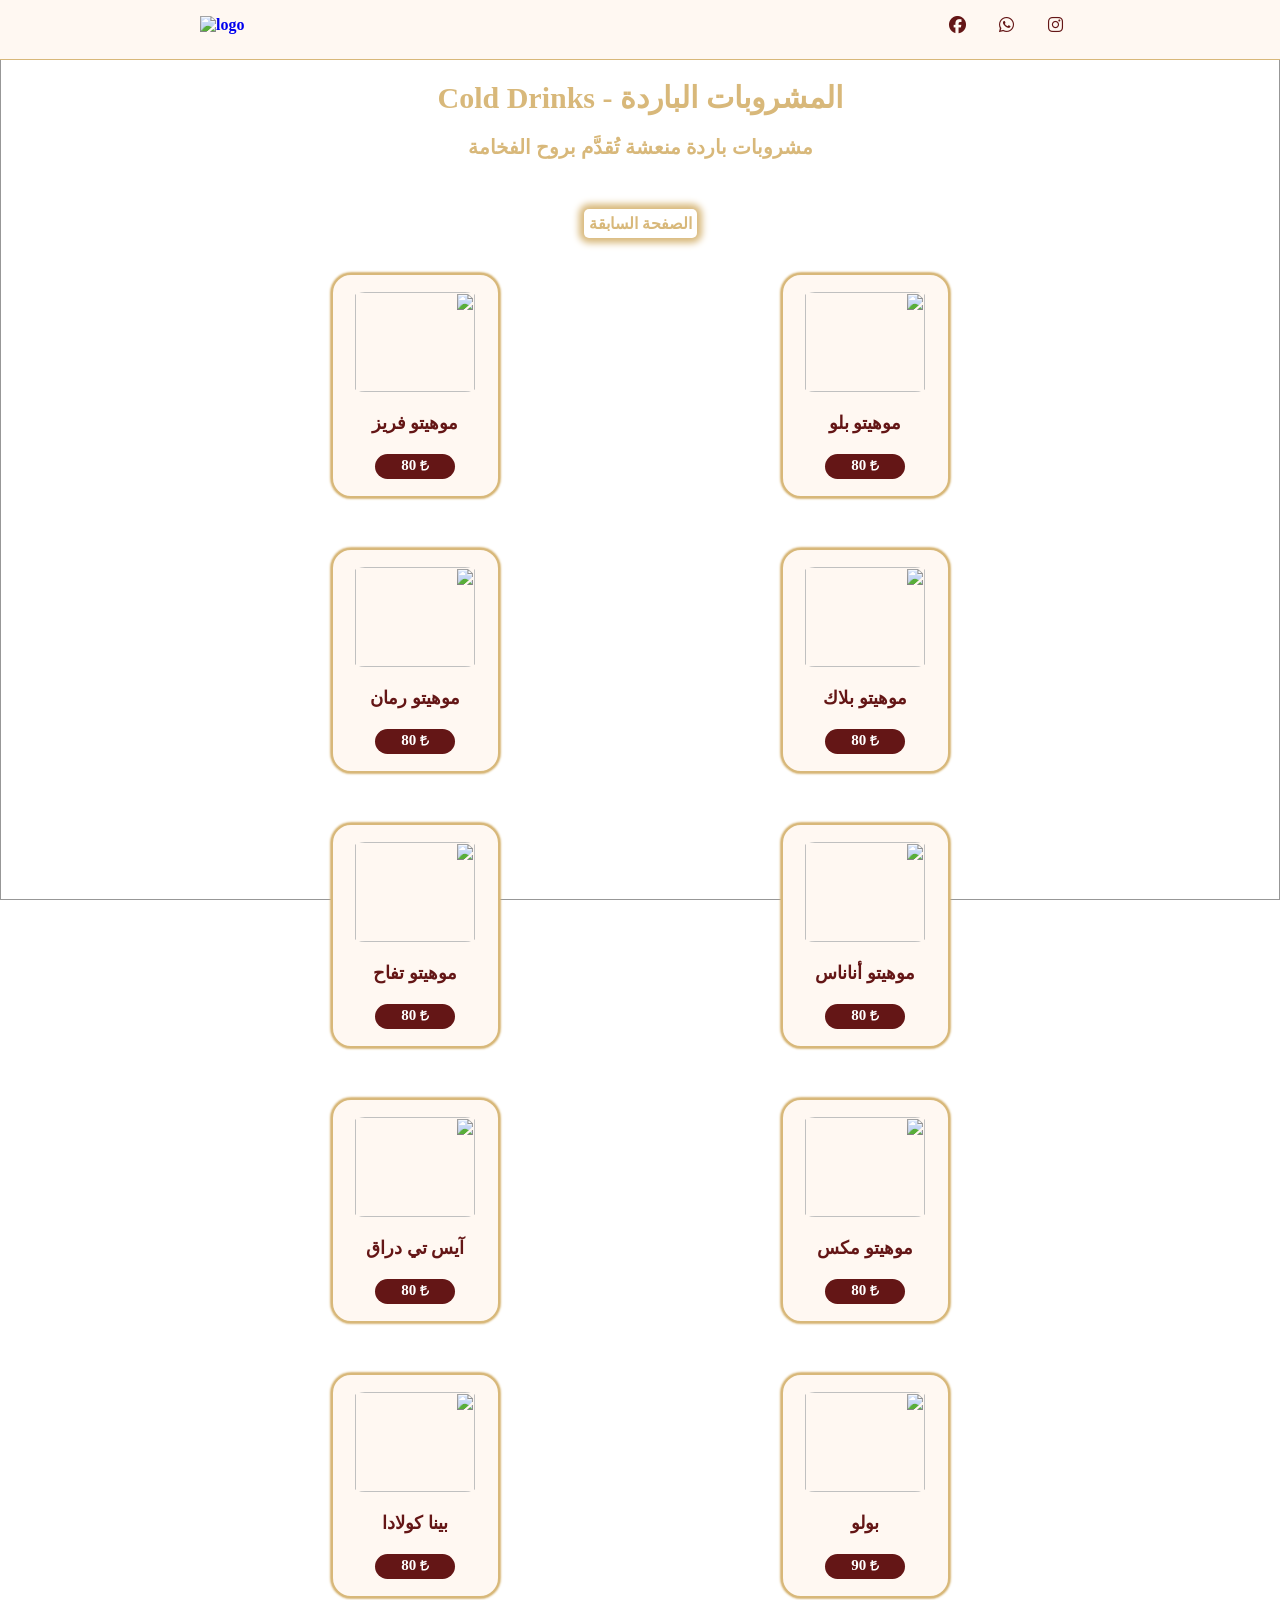
==== drinks/cold-drinks.html @ 5741b79a "Add files via upload" ====
<!DOCTYPE html>
<html lang="en">
<head>
    <meta charset="UTF-8">
    <meta name="viewport" content="width=device-width, initial-scale=1.0">
    <title>Cold Drinks</title>
      <link rel="stylesheet" href="https://cdnjs.cloudflare.com/ajax/libs/font-awesome/6.7.2/css/all.min.css"
        integrity="sha512-Evv84Mr4kqVGRNSgIGL/F/aIDqQb7xQ2vcrdIwxfjThSH8CSR7PBEakCr51Ck+w+/U6swU2Im1vVX0SVk9ABhg=="
        crossorigin="anonymous" referrerpolicy="no-referrer" />
    <link rel="stylesheet" href="css/drinks.css">
    <link rel="icon" href="../images/hot-coffee.png">
</head>
<body>
    <img class="back" src="../images/types-background.png">
    <header>
        <div class="container">
            <a href="../index.html" class="logo">
               <img src="../images/header-logo.png" alt="logo" />
              
            </a>

        <div class="social"> 
             <a href="https://www.facebook.com/profile.php?id=100057053096693" target="_blank"><i class="fa-brands fa-facebook face"></i></a>
        <a href="https://wa.me/+963956229001" target="_blank"><i class="fa-brands fa-whatsapp whats"></i></a>
        <a href="https://www.instagram.com/1chocolate_corner/" target="_blank"><i class="fa-brands fa-instagram insta"></i></a>
        </div>
      </div>
    </header>
    <div class="head">
        <div>
            <h1>المشروبات الباردة - Cold Drinks</h1>
           
        </div>
        <p>مشروبات باردة منعشة تُقدَّم بروح الفخامة</p>
    </div>
    <section class="types">
    <a href="../index.html">الصفحة السابقة</a>

<div class="container">





<div class="type">
    <img src="../images/imgs/mohito-blue.png" alt="">
    <h2>موهيتو بلو</h2>
     <p><i class="fa-solid fa-turkish-lira-sign"></i> 80</p>
</div>

<div class="type">
    <img src="../images/imgs/strubery-mohito.jpg" alt="">
    <h2>موهيتو فريز</h2>
     <p><i class="fa-solid fa-turkish-lira-sign"></i> 80</p>
</div>

<div class="type">
    <img src="../images/imgs/mohito-black.png" alt="">
    <h2>موهيتو بلاك</h2>
    <p><i class="fa-solid fa-turkish-lira-sign"></i> 80</p>
</div>

<div class="type">
    <img src="../images/imgs/mohito-rman.png" alt="">
    <h2>موهيتو رمان</h2>
    <p><i class="fa-solid fa-turkish-lira-sign"></i> 80</p>
</div>

<div class="type">
    <img src="../images/imgs/mohito-ananas.png" alt="">
    <h2>موهيتو أناناس</h2>
    <p><i class="fa-solid fa-turkish-lira-sign"></i> 80</p>
</div>
<div class="type">
    <img src="../images/imgs/mohito-apple.png" alt="">
    <h2>موهيتو تفاح</h2>
    <p><i class="fa-solid fa-turkish-lira-sign"></i> 80</p>
</div>

<div class="type">
    <img src="../images/imgs/mohito-mix.png" alt="">
    <h2>موهيتو مكس</h2>
    <p><i class="fa-solid fa-turkish-lira-sign"></i> 80</p>
</div>

<div class="type">
    <img src="../images/imgs/ice-tea.png" alt="">
    <h2>آيس تي دراق</h2>
    <p><i class="fa-solid fa-turkish-lira-sign"></i> 80</p>
</div>

<div class="type">
    <img src="../images/imgs/bolo.png" alt="">
    <h2>بولو</h2>
    <p><i class="fa-solid fa-turkish-lira-sign"></i> 90</p>
</div>

<div class="type">
    <img src="../images/imgs/bina-kolada.png" alt="">
    <h2>بينا كولادا</h2>
    <p><i class="fa-solid fa-turkish-lira-sign"></i> 80</p>
</div>



</div>

</section>












</body>
</html>
---- drinks/css/drinks.css ----
@import url("https://fonts.googleapis.com/css2?family=Cairo:wght@200..1000&family=Playpen+Sans+Arabic:wght@100..800&display=swap");
@import url("https://fonts.googleapis.com/css2?family=Almarai:wght@300;400;700;800&family=Cairo:wght@200..1000&family=Playpen+Sans+Arabic:wght@100..800&display=swap");

:root {
    --main-color: #5A2E22;
    --shadow-color: #3E2723;
    --second-color: #fff8f2;
    --third-color: #b09f8e;
    --fourth-color: #D8B87A;
    --red-color: #641616;
}

* {
    padding: 0;
    margin: 0;
    box-sizing: border-box;
}

body {
    font-family: 'Italic' , serif;
    font-weight: 600;
    direction: rtl;
}
.back {
    display: inline-block;
    height: 100%;
    width: 100%;
    position: fixed;
    top: 0;
    right: 0;
    z-index: -1;
    filter: brightness(0.8) contrast(0.9);
}
a {
    text-decoration: none;
}

html {
    scroll-behavior: smooth;
}

.container {
    padding-left: 200px;
    padding-right: 200px;
}

@media (max-width: 768px) {
    .container {
        width: 100%;
        padding-left: 15px;
        padding-right: 15px;
    }
}

@media (min-width: 769px) and (max-width: 991px) {
    .contanier {
        width: 750px;
    }
}

@media (min-width: 992px) and (max-width: 1199px) {
    .contanier {
        width: 970px;
    }
}

@media (min-width: 1200px) {
    .contanier {
        width: 1170px;
    }
}
/*start header style*/
header {
    background-color: var(--second-color);
    height: 60px;
    border-bottom: 1px solid var(--fourth-color);
    position: sticky;
    top: 0;
    z-index: 1000;
    direction: ltr;
}


header .container {
    display: flex;
    justify-content: space-between;
    align-items: center;
    position: relative;
}

header .container a:first-child img { 
   height: 59px;
    
}




header .container .social {
    display: flex;
    justify-content: space-between;
}

header .container .social i {
    margin: 7px;
    font-size: 17px;
    display: flex;
    width: 35px;
    height: 35px;
    color: var(--red-color);
    justify-content: center;
    align-items: center;
    border-radius: 50%;
    transition: 0.3s;
    cursor: pointer;
    
}

.container .social i:hover {
    scale: 1.1;
}

/*end header style*/
.head {
text-align: center;
display: flex;
flex-direction: column;
justify-content: center;
align-items: center;
position: relative;
background-color: transparent;
}

    .head p:first-of-type {
       font-weight: 900;
       padding: 0 0 20px; 
    }
.head h1 {
    color: var(--fourth-color);
    font-size: 30px;
    font-weight: 900;
    padding: 20px 0;
}



.head p {
    font-size: 20px; 
    font-weight: 600;
    padding-bottom: 20px;
    color: var(--fourth-color);
}


.types {
    padding: 30px 0px;
    text-align: center;
}
.types .container {
        display: grid;
    grid-template-columns: 1fr 1fr;
    gap: 20px;
}
.type {
    display: flex;
    flex-direction: column;
    justify-content: space-around;
    align-items: center;
    padding: 10px 0 10px;
    text-align: center;
    border-radius: 20px;
    background-color: var(--second-color);
    margin: 15px auto;
    font-weight: bold;
    font-style: normal;
    
    width: 169px;
    height: 225px;
    box-shadow: 0 0 2px 1px var(--fourth-color);
    /* outline: 1px solid var(--red-color); */
    border: 2px solid var(--fourth-color);
}

.types .type img {
    width: 85%;
    height: 100px;
    border-radius: 20px;
    
}
.types .type h2 {
    font-size: 18px;
    font-weight: 800;
    color: var(--red-color);
    
    padding: 5px;
}

.types .type p {
    height: 25px;
    width: 80px;
    background-color: var(--red-color);
    border-radius: 20px;
    
    font-size: 15px;
    font-weight: 800;
    color: white;
    text-align: center;
    padding-top: 3px;
}
.types a {
    text-decoration: none;
    box-shadow: 0 0 7px 5px var(--fourth-color);
    padding: 5px;
    border-radius: 5px;
    color: var(--fourth-color);
    transition: 0.5s;
    display: inline-block;
    margin-bottom: 20px;
}
.types a:hover {
    box-shadow: 0 0 7px 5px var(--shadow-color);
    background-color: var(--second-color);
    color: var(--main-color);
}
.fa-turkish-lira-sign {
    font-size: 12px;
}
.type span {
    color: var(--main-color);
    font-size: 14px;
}
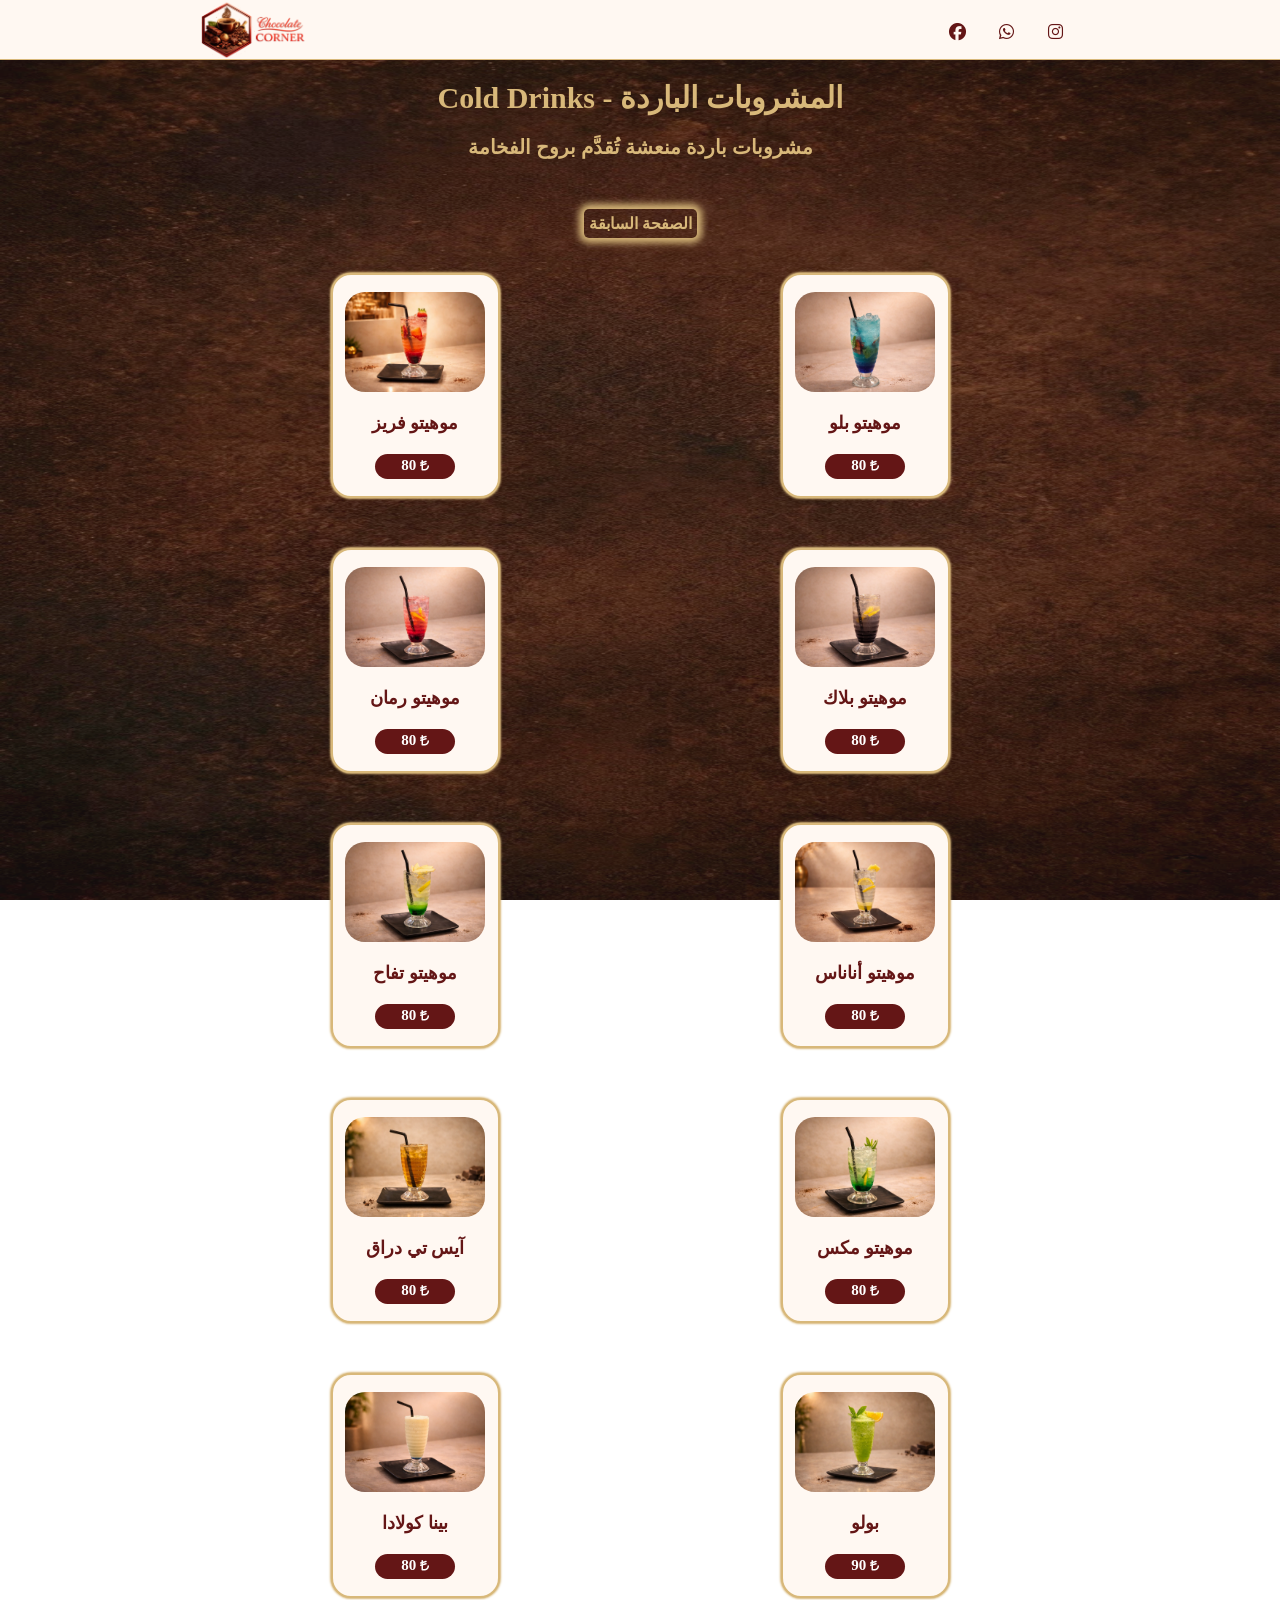
==== commit 63d00a0e: "Update cold-drinks.html" ====
--- a/drinks/cold-drinks.html
+++ b/drinks/cold-drinks.html
@@ -8,14 +8,14 @@
         integrity="sha512-Evv84Mr4kqVGRNSgIGL/F/aIDqQb7xQ2vcrdIwxfjThSH8CSR7PBEakCr51Ck+w+/U6swU2Im1vVX0SVk9ABhg=="
         crossorigin="anonymous" referrerpolicy="no-referrer" />
     <link rel="stylesheet" href="css/drinks.css">
-    <link rel="icon" href="../images/hot-coffee.png">
+    <link rel="icon" href="../images/hot-coffee.webp">
 </head>
 <body>
-    <img class="back" src="../images/types-background.png">
+    <img class="back" src="../images/types-background.webp">
     <header>
         <div class="container">
             <a href="../index.html" class="logo">
-               <img src="../images/header-logo.png" alt="logo" />
+               <img src="../images/header-logo.webp" alt="logo" />
               
             </a>
 
@@ -43,60 +43,60 @@
 
 
 <div class="type">
-    <img src="../images/imgs/mohito-blue.png" alt="">
+    <img src="../images/imgs/mohito-blue.webp" alt="" loading="lazy">
     <h2>موهيتو بلو</h2>
      <p><i class="fa-solid fa-turkish-lira-sign"></i> 80</p>
 </div>
 
 <div class="type">
-    <img src="../images/imgs/strubery-mohito.jpg" alt="">
+    <img src="../images/imgs/strubery-mohito.webp" alt="" loading="lazy">
     <h2>موهيتو فريز</h2>
      <p><i class="fa-solid fa-turkish-lira-sign"></i> 80</p>
 </div>
 
 <div class="type">
-    <img src="../images/imgs/mohito-black.png" alt="">
+    <img src="../images/imgs/mohito-black.webp" alt="" loading="lazy">
     <h2>موهيتو بلاك</h2>
     <p><i class="fa-solid fa-turkish-lira-sign"></i> 80</p>
 </div>
 
 <div class="type">
-    <img src="../images/imgs/mohito-rman.png" alt="">
+    <img src="../images/imgs/mohito-rman.webp" alt="" loading="lazy">
     <h2>موهيتو رمان</h2>
     <p><i class="fa-solid fa-turkish-lira-sign"></i> 80</p>
 </div>
 
 <div class="type">
-    <img src="../images/imgs/mohito-ananas.png" alt="">
+    <img src="../images/imgs/mohito-ananas.webp" alt="" loading="lazy">
     <h2>موهيتو أناناس</h2>
     <p><i class="fa-solid fa-turkish-lira-sign"></i> 80</p>
 </div>
 <div class="type">
-    <img src="../images/imgs/mohito-apple.png" alt="">
+    <img src="../images/imgs/mohito-apple.webp" alt="" loading="lazy">
     <h2>موهيتو تفاح</h2>
     <p><i class="fa-solid fa-turkish-lira-sign"></i> 80</p>
 </div>
 
 <div class="type">
-    <img src="../images/imgs/mohito-mix.png" alt="">
+    <img src="../images/imgs/mohito-mix.webp" alt="" loading="lazy">
     <h2>موهيتو مكس</h2>
     <p><i class="fa-solid fa-turkish-lira-sign"></i> 80</p>
 </div>
 
 <div class="type">
-    <img src="../images/imgs/ice-tea.png" alt="">
+    <img src="../images/imgs/ice-tea.webp" alt="" loading="lazy">
     <h2>آيس تي دراق</h2>
     <p><i class="fa-solid fa-turkish-lira-sign"></i> 80</p>
 </div>
 
 <div class="type">
-    <img src="../images/imgs/bolo.png" alt="">
+    <img src="../images/imgs/bolo.webp" alt="" loading="lazy">
     <h2>بولو</h2>
     <p><i class="fa-solid fa-turkish-lira-sign"></i> 90</p>
 </div>
 
 <div class="type">
-    <img src="../images/imgs/bina-kolada.png" alt="">
+    <img src="../images/imgs/bina-kolada.webp" alt="" loading="lazy">
     <h2>بينا كولادا</h2>
     <p><i class="fa-solid fa-turkish-lira-sign"></i> 80</p>
 </div>
@@ -119,4 +119,5 @@
 
 
 </body>
-</html>+
+</html>
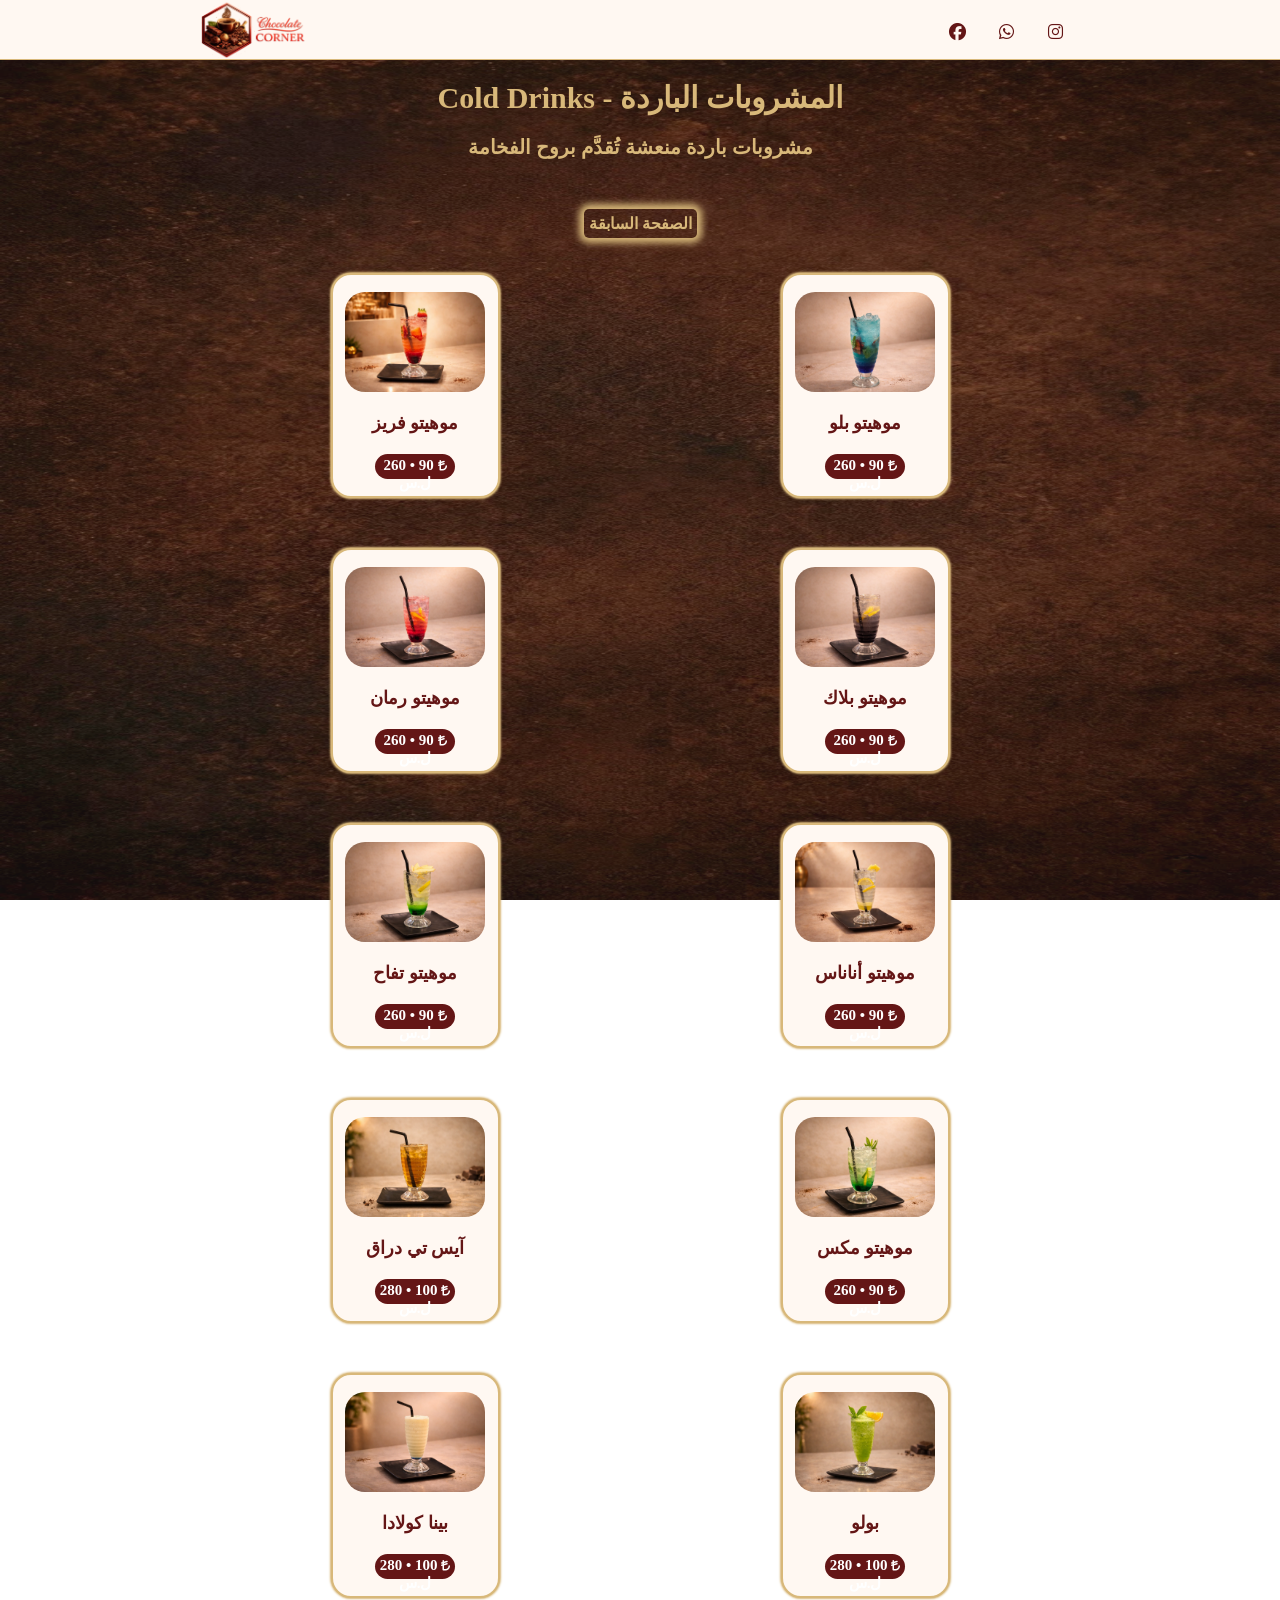
==== commit 3223d674: "Update cold-drinks.html" ====
--- a/drinks/cold-drinks.html
+++ b/drinks/cold-drinks.html
@@ -45,60 +45,60 @@
 <div class="type">
     <img src="../images/imgs/mohito-blue.webp" alt="" loading="lazy">
     <h2>موهيتو بلو</h2>
-     <p><i class="fa-solid fa-turkish-lira-sign"></i> 80</p>
+    <p> <i class="fa-solid fa-turkish-lira-sign"></i> 90  •  260 ل.س</p>
 </div>
 
 <div class="type">
     <img src="../images/imgs/strubery-mohito.webp" alt="" loading="lazy">
     <h2>موهيتو فريز</h2>
-     <p><i class="fa-solid fa-turkish-lira-sign"></i> 80</p>
+     <p> <i class="fa-solid fa-turkish-lira-sign"></i> 90  •  260 ل.س</p>
 </div>
 
 <div class="type">
     <img src="../images/imgs/mohito-black.webp" alt="" loading="lazy">
     <h2>موهيتو بلاك</h2>
-    <p><i class="fa-solid fa-turkish-lira-sign"></i> 80</p>
+    <p> <i class="fa-solid fa-turkish-lira-sign"></i> 90  •  260 ل.س</p>
 </div>
 
 <div class="type">
     <img src="../images/imgs/mohito-rman.webp" alt="" loading="lazy">
     <h2>موهيتو رمان</h2>
-    <p><i class="fa-solid fa-turkish-lira-sign"></i> 80</p>
+    <p> <i class="fa-solid fa-turkish-lira-sign"></i> 90  •  260 ل.س</p>
 </div>
 
 <div class="type">
     <img src="../images/imgs/mohito-ananas.webp" alt="" loading="lazy">
     <h2>موهيتو أناناس</h2>
-    <p><i class="fa-solid fa-turkish-lira-sign"></i> 80</p>
+    <p> <i class="fa-solid fa-turkish-lira-sign"></i> 90  •  260 ل.س</p>
 </div>
 <div class="type">
     <img src="../images/imgs/mohito-apple.webp" alt="" loading="lazy">
     <h2>موهيتو تفاح</h2>
-    <p><i class="fa-solid fa-turkish-lira-sign"></i> 80</p>
+    <p> <i class="fa-solid fa-turkish-lira-sign"></i> 90  •  260 ل.س</p>
 </div>
 
 <div class="type">
     <img src="../images/imgs/mohito-mix.webp" alt="" loading="lazy">
     <h2>موهيتو مكس</h2>
-    <p><i class="fa-solid fa-turkish-lira-sign"></i> 80</p>
+    <p> <i class="fa-solid fa-turkish-lira-sign"></i> 90  •  260 ل.س</p>
 </div>
 
 <div class="type">
     <img src="../images/imgs/ice-tea.webp" alt="" loading="lazy">
     <h2>آيس تي دراق</h2>
-    <p><i class="fa-solid fa-turkish-lira-sign"></i> 80</p>
+    <p> <i class="fa-solid fa-turkish-lira-sign"></i> 100  •  280 ل.س</p>
 </div>
 
 <div class="type">
     <img src="../images/imgs/bolo.webp" alt="" loading="lazy">
     <h2>بولو</h2>
-    <p><i class="fa-solid fa-turkish-lira-sign"></i> 90</p>
+    <p> <i class="fa-solid fa-turkish-lira-sign"></i> 100  •  280 ل.س</p>
 </div>
 
 <div class="type">
     <img src="../images/imgs/bina-kolada.webp" alt="" loading="lazy">
     <h2>بينا كولادا</h2>
-    <p><i class="fa-solid fa-turkish-lira-sign"></i> 80</p>
+    <p> <i class="fa-solid fa-turkish-lira-sign"></i> 100  •  280 ل.س</p>
 </div>
 
 
@@ -121,3 +121,4 @@
 </body>
 
 </html>
+
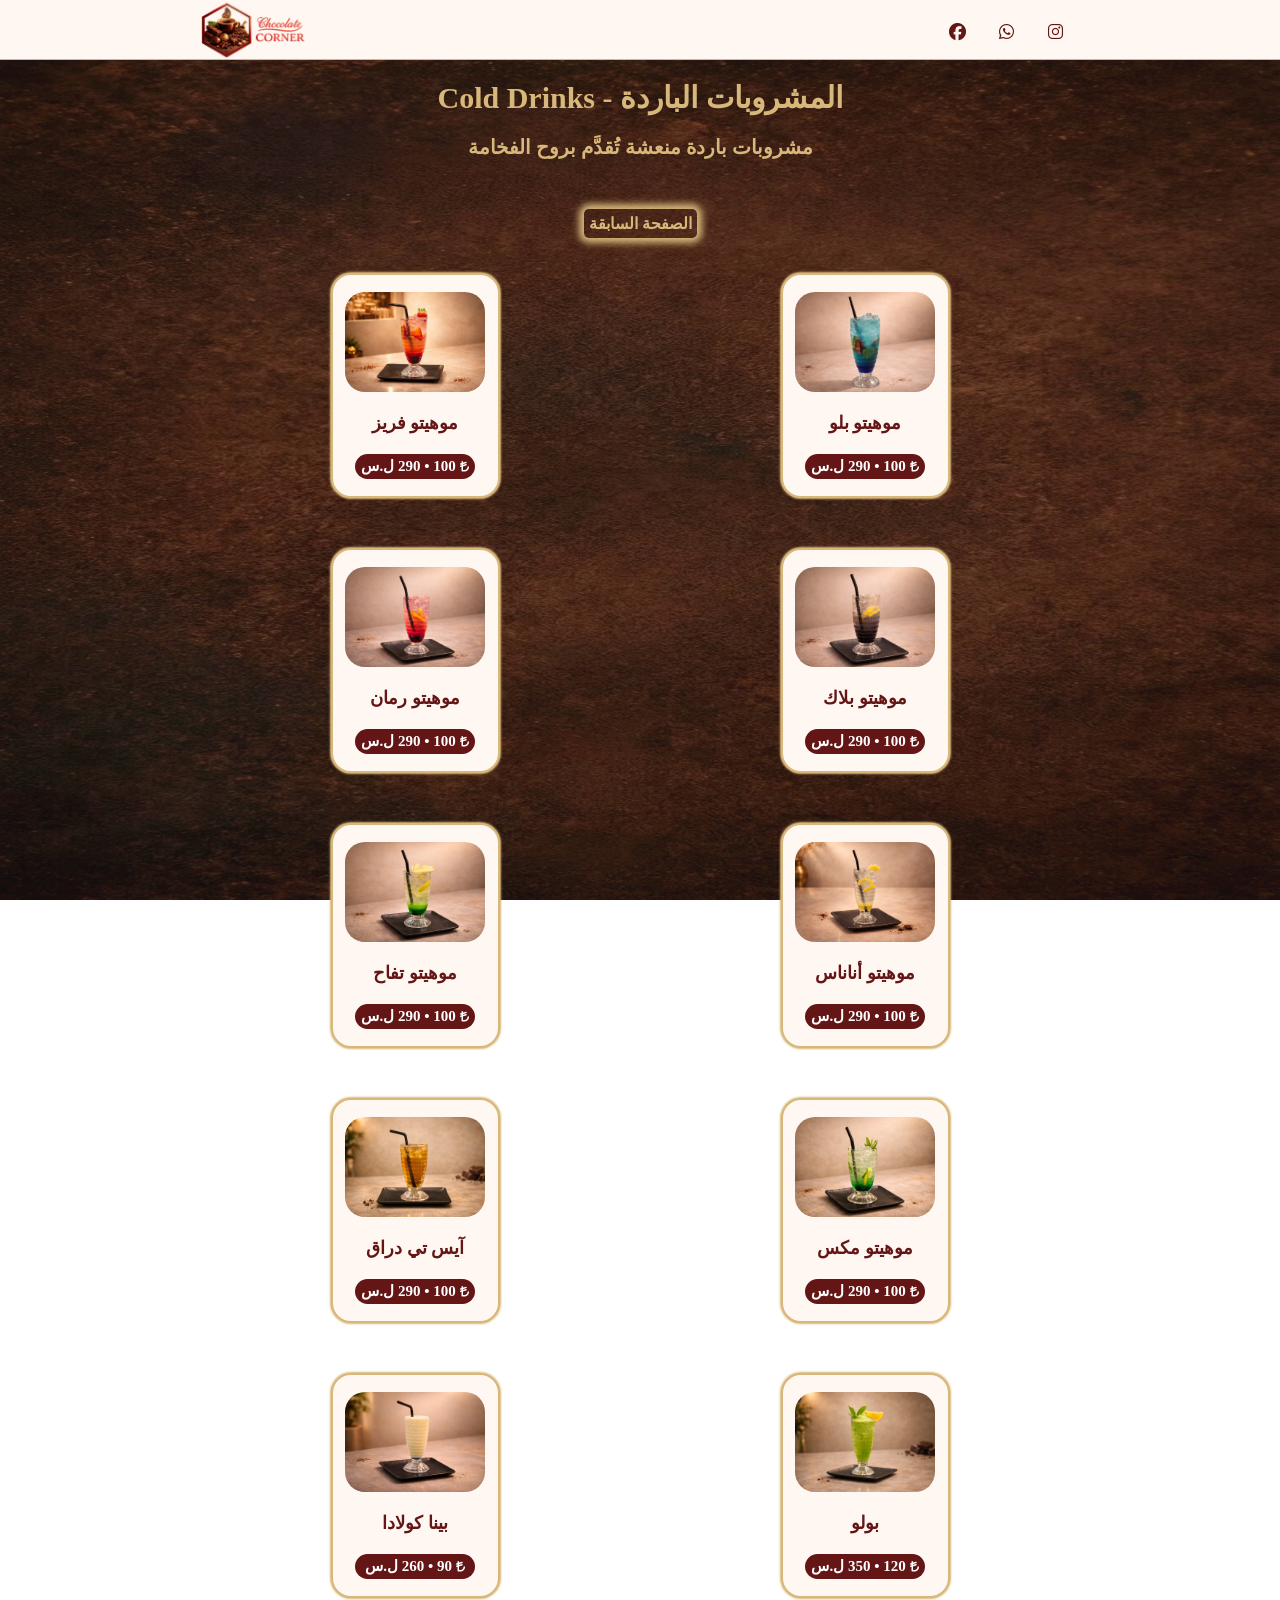
==== commit 69dc8f5c: "Update cold-drinks.html" ====
--- a/drinks/cold-drinks.html
+++ b/drinks/cold-drinks.html
@@ -45,60 +45,60 @@
 <div class="type">
     <img src="../images/imgs/mohito-blue.webp" alt="" loading="lazy">
     <h2>موهيتو بلو</h2>
-    <p> <i class="fa-solid fa-turkish-lira-sign"></i> 90  •  260 ل.س</p>
+    <p> <i class="fa-solid fa-turkish-lira-sign"></i> 100  •  290 ل.س</p>
 </div>
 
 <div class="type">
     <img src="../images/imgs/strubery-mohito.webp" alt="" loading="lazy">
     <h2>موهيتو فريز</h2>
-     <p> <i class="fa-solid fa-turkish-lira-sign"></i> 90  •  260 ل.س</p>
+     <p> <i class="fa-solid fa-turkish-lira-sign"></i> 100  •  290 ل.س</p>
 </div>
 
 <div class="type">
     <img src="../images/imgs/mohito-black.webp" alt="" loading="lazy">
     <h2>موهيتو بلاك</h2>
-    <p> <i class="fa-solid fa-turkish-lira-sign"></i> 90  •  260 ل.س</p>
+    <p> <i class="fa-solid fa-turkish-lira-sign"></i> 100  •  290 ل.س</p>
 </div>
 
 <div class="type">
     <img src="../images/imgs/mohito-rman.webp" alt="" loading="lazy">
     <h2>موهيتو رمان</h2>
-    <p> <i class="fa-solid fa-turkish-lira-sign"></i> 90  •  260 ل.س</p>
+    <p> <i class="fa-solid fa-turkish-lira-sign"></i> 100  •  290 ل.س</p>
 </div>
 
 <div class="type">
     <img src="../images/imgs/mohito-ananas.webp" alt="" loading="lazy">
     <h2>موهيتو أناناس</h2>
-    <p> <i class="fa-solid fa-turkish-lira-sign"></i> 90  •  260 ل.س</p>
+    <p> <i class="fa-solid fa-turkish-lira-sign"></i> 100  •  290 ل.س</p>
 </div>
 <div class="type">
     <img src="../images/imgs/mohito-apple.webp" alt="" loading="lazy">
     <h2>موهيتو تفاح</h2>
-    <p> <i class="fa-solid fa-turkish-lira-sign"></i> 90  •  260 ل.س</p>
+    <p> <i class="fa-solid fa-turkish-lira-sign"></i> 100  •  290 ل.س</p>
 </div>
 
 <div class="type">
     <img src="../images/imgs/mohito-mix.webp" alt="" loading="lazy">
     <h2>موهيتو مكس</h2>
-    <p> <i class="fa-solid fa-turkish-lira-sign"></i> 90  •  260 ل.س</p>
+    <p> <i class="fa-solid fa-turkish-lira-sign"></i> 100  •  290 ل.س</p>
 </div>
 
 <div class="type">
     <img src="../images/imgs/ice-tea.webp" alt="" loading="lazy">
     <h2>آيس تي دراق</h2>
-    <p> <i class="fa-solid fa-turkish-lira-sign"></i> 100  •  280 ل.س</p>
+    <p> <i class="fa-solid fa-turkish-lira-sign"></i> 100  •  290 ل.س</p>
 </div>
 
 <div class="type">
     <img src="../images/imgs/bolo.webp" alt="" loading="lazy">
     <h2>بولو</h2>
-    <p> <i class="fa-solid fa-turkish-lira-sign"></i> 100  •  280 ل.س</p>
+    <p> <i class="fa-solid fa-turkish-lira-sign"></i> 120  •  350 ل.س</p>
 </div>
 
 <div class="type">
     <img src="../images/imgs/bina-kolada.webp" alt="" loading="lazy">
     <h2>بينا كولادا</h2>
-    <p> <i class="fa-solid fa-turkish-lira-sign"></i> 100  •  280 ل.س</p>
+    <p> <i class="fa-solid fa-turkish-lira-sign"></i> 90  •  260 ل.س</p>
 </div>
 
 
--- a/drinks/css/drinks.css
+++ b/drinks/css/drinks.css
@@ -197,7 +197,7 @@
 
 .types .type p {
     height: 25px;
-    width: 80px;
+    width: 120px;
     background-color: var(--red-color);
     border-radius: 20px;
     
@@ -206,6 +206,7 @@
     color: white;
     text-align: center;
     padding-top: 3px;
+    padding-bottom: 3px;
 }
 .types a {
     text-decoration: none;
@@ -228,4 +229,6 @@
 .type span {
     color: var(--main-color);
     font-size: 14px;
-}+
+}
+
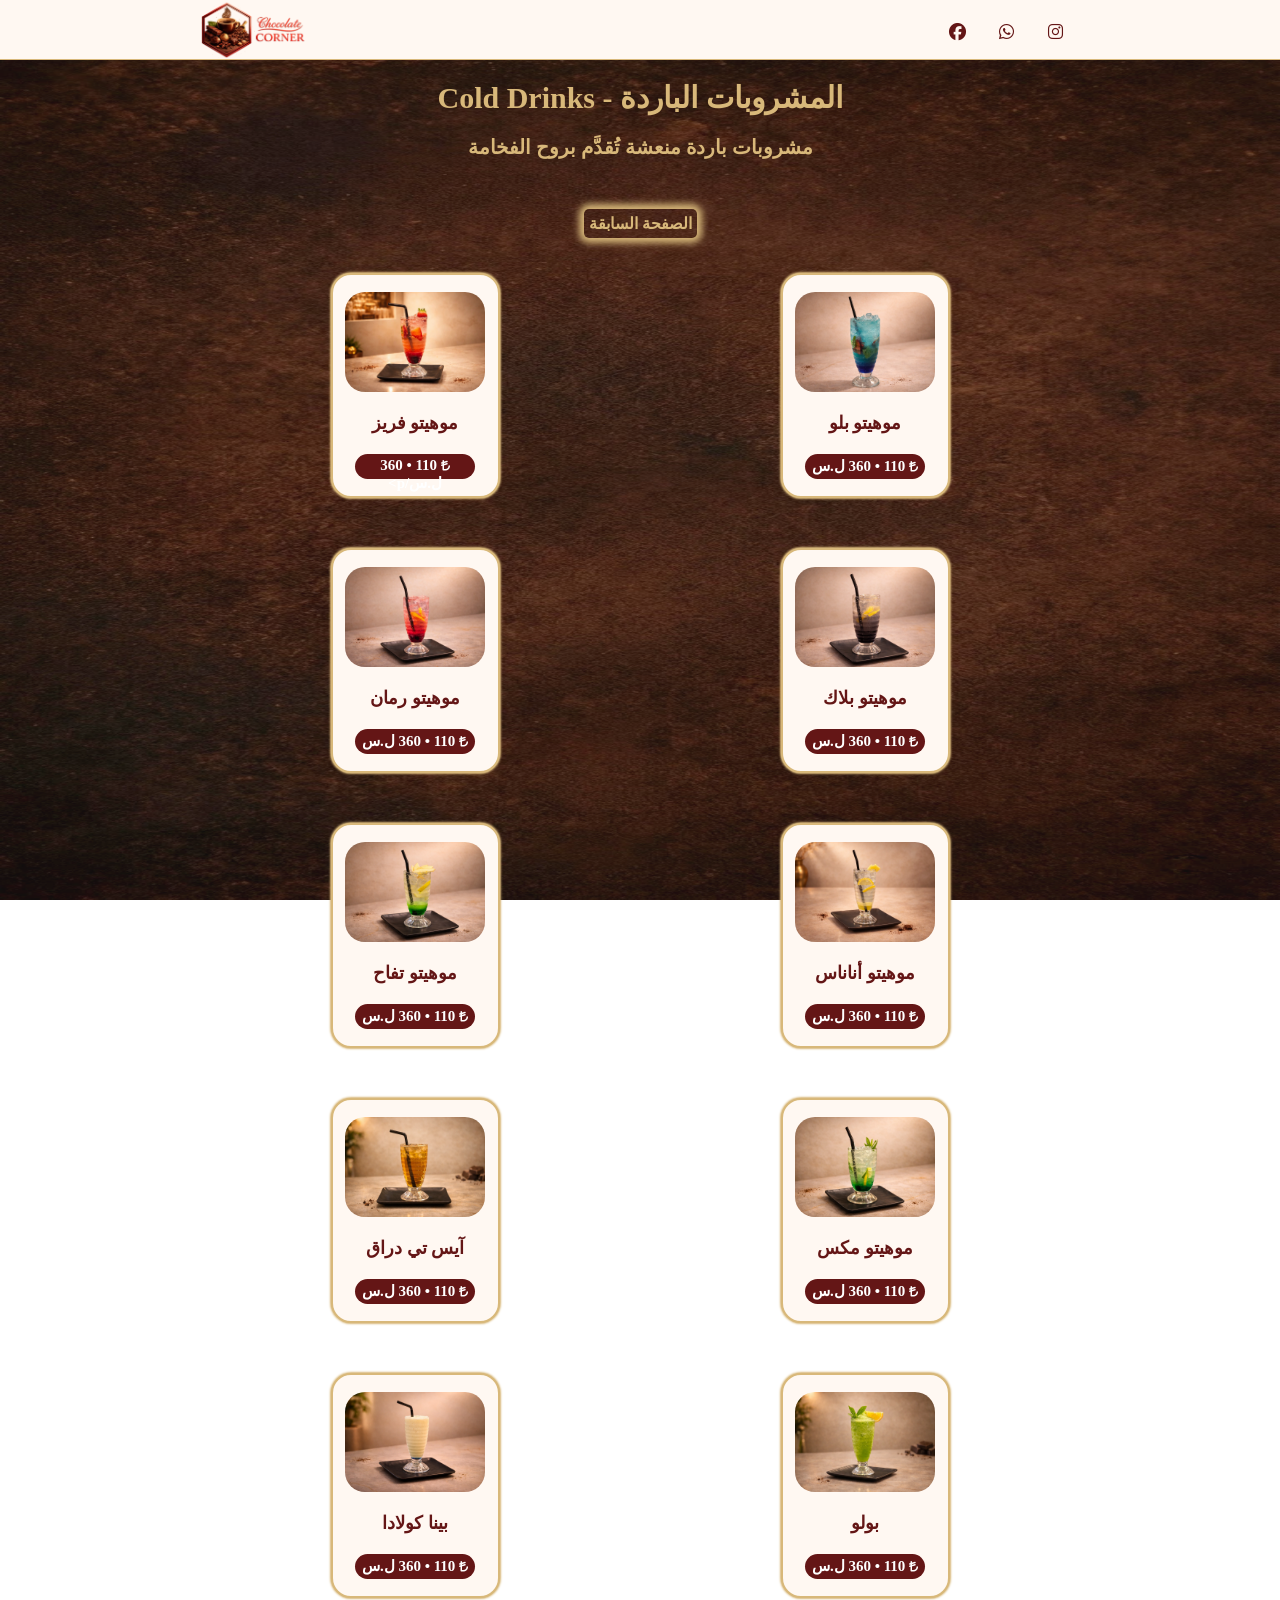
==== commit 0941fb2f: "Update cold-drinks.html" ====
--- a/drinks/cold-drinks.html
+++ b/drinks/cold-drinks.html
@@ -45,60 +45,60 @@
 <div class="type">
     <img src="../images/imgs/mohito-blue.webp" alt="" loading="lazy">
     <h2>موهيتو بلو</h2>
-    <p> <i class="fa-solid fa-turkish-lira-sign"></i> 100  •  290 ل.س</p>
+    <p> <i class="fa-solid fa-turkish-lira-sign"></i> 110  •  360 ل.س</p>
 </div>
 
 <div class="type">
     <img src="../images/imgs/strubery-mohito.webp" alt="" loading="lazy">
     <h2>موهيتو فريز</h2>
-     <p> <i class="fa-solid fa-turkish-lira-sign"></i> 100  •  290 ل.س</p>
+     <p> <i class="fa-solid fa-turkish-lira-sign"></i> 110  •  360 ل.س/p>
 </div>
 
 <div class="type">
     <img src="../images/imgs/mohito-black.webp" alt="" loading="lazy">
     <h2>موهيتو بلاك</h2>
-    <p> <i class="fa-solid fa-turkish-lira-sign"></i> 100  •  290 ل.س</p>
+    <p> <i class="fa-solid fa-turkish-lira-sign"></i> 110  •  360 ل.س</p>
 </div>
 
 <div class="type">
     <img src="../images/imgs/mohito-rman.webp" alt="" loading="lazy">
     <h2>موهيتو رمان</h2>
-    <p> <i class="fa-solid fa-turkish-lira-sign"></i> 100  •  290 ل.س</p>
+    <p> <i class="fa-solid fa-turkish-lira-sign"></i> 110  •  360 ل.س</p>
 </div>
 
 <div class="type">
     <img src="../images/imgs/mohito-ananas.webp" alt="" loading="lazy">
     <h2>موهيتو أناناس</h2>
-    <p> <i class="fa-solid fa-turkish-lira-sign"></i> 100  •  290 ل.س</p>
+    <p> <i class="fa-solid fa-turkish-lira-sign"></i> 110  •  360 ل.س</p>
 </div>
 <div class="type">
     <img src="../images/imgs/mohito-apple.webp" alt="" loading="lazy">
     <h2>موهيتو تفاح</h2>
-    <p> <i class="fa-solid fa-turkish-lira-sign"></i> 100  •  290 ل.س</p>
+    <p> <i class="fa-solid fa-turkish-lira-sign"></i> 110  •  360 ل.س</p>
 </div>
 
 <div class="type">
     <img src="../images/imgs/mohito-mix.webp" alt="" loading="lazy">
     <h2>موهيتو مكس</h2>
-    <p> <i class="fa-solid fa-turkish-lira-sign"></i> 100  •  290 ل.س</p>
+    <p> <i class="fa-solid fa-turkish-lira-sign"></i> 110  •  360 ل.س</p>
 </div>
 
 <div class="type">
     <img src="../images/imgs/ice-tea.webp" alt="" loading="lazy">
     <h2>آيس تي دراق</h2>
-    <p> <i class="fa-solid fa-turkish-lira-sign"></i> 100  •  290 ل.س</p>
+    <p> <i class="fa-solid fa-turkish-lira-sign"></i> 110  •  360 ل.س</p>
 </div>
 
 <div class="type">
     <img src="../images/imgs/bolo.webp" alt="" loading="lazy">
     <h2>بولو</h2>
-    <p> <i class="fa-solid fa-turkish-lira-sign"></i> 120  •  350 ل.س</p>
+    <p> <i class="fa-solid fa-turkish-lira-sign"></i> 110  •  360 ل.س</p>
 </div>
 
 <div class="type">
     <img src="../images/imgs/bina-kolada.webp" alt="" loading="lazy">
     <h2>بينا كولادا</h2>
-    <p> <i class="fa-solid fa-turkish-lira-sign"></i> 90  •  260 ل.س</p>
+    <p> <i class="fa-solid fa-turkish-lira-sign"></i> 110  •  360 ل.س</p>
 </div>
 
 
